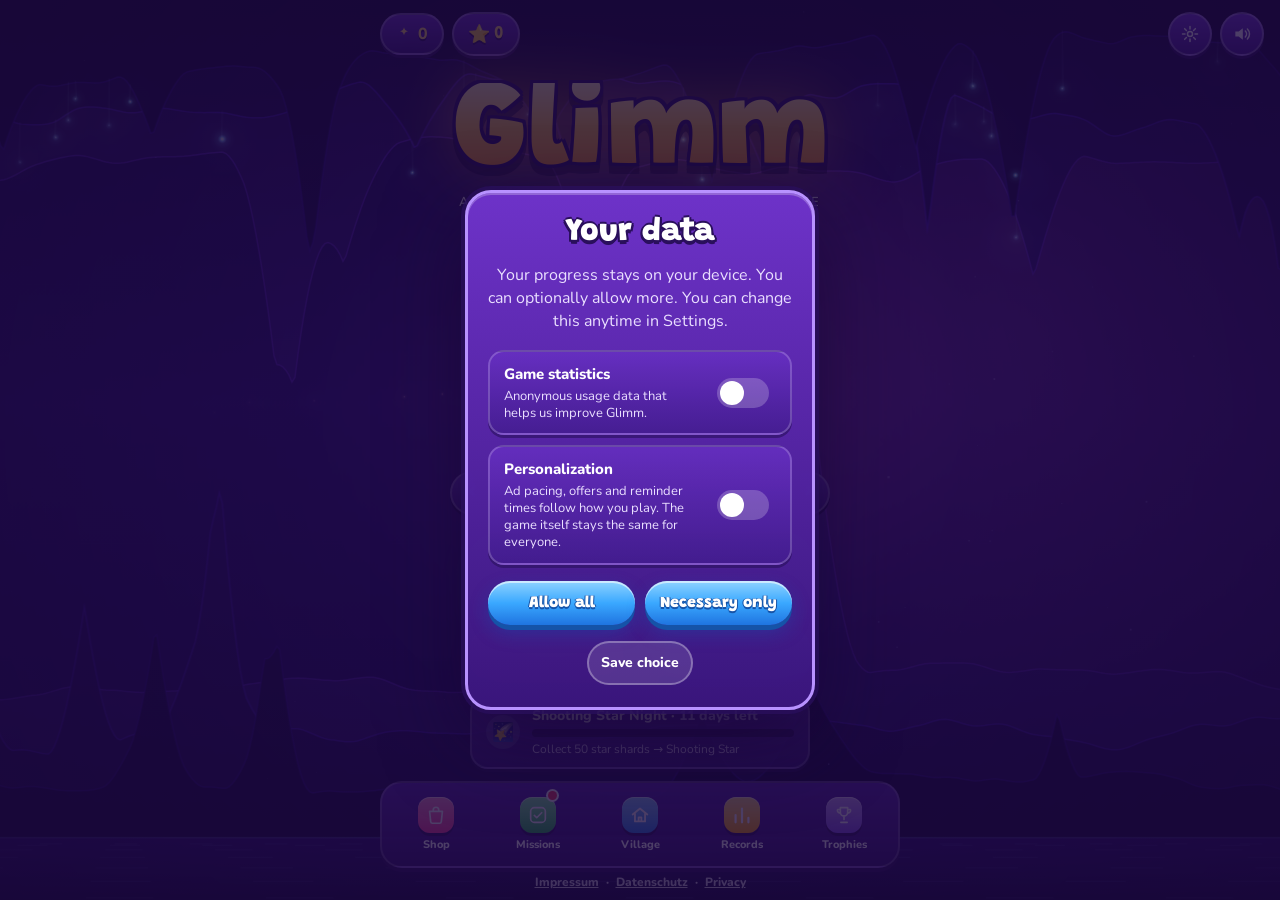
==== index.html @ cdc67c08 "Webseite glimm-game.com: Browser-Spiel, Datenschutz, Impressum Co-Authored-By: Claude Opus 5.5 <nore" ====
<!doctype html>
<html lang="de">
<head>
<meta charset="utf-8">
<meta name="viewport" content="width=device-width, initial-scale=1, viewport-fit=cover, user-scalable=no">
<meta name="theme-color" content="#1a0b3d">
<link rel="stylesheet" href="fonts/fonts.css">
<title>Glimm</title>
<style>
/* Layout: full-bleed canvas game; HUD floats on top; menu is a vertical stack with bottom nav; sheets slide over for meta screens */
:root {
  --cave: #0a1420;
  --glass: rgba(10, 20, 32, .66);
  --panel: rgba(18, 32, 48, .72);
  --line: rgba(160, 210, 230, .16);
  --glow: #ffe08a;
  --glow-deep: #c98f2c;
  --ember: #ff9d5c;
  --teal: #7fe9d9;
  --text: #eef5f3;
  --muted: #93aeb0;
  --good: #8ff2b0;
  --display: "Grandstander", "Trebuchet MS", system-ui, sans-serif;
  --body: "Nunito", system-ui, -apple-system, sans-serif;
  color-scheme: dark;
}
html, body { height: 100%; }
[hidden] { display: none !important; }
body {
  margin: 0; background: var(--cave); color: var(--text); font-family: var(--body);
  overflow: hidden; -webkit-user-select: none; user-select: none; -webkit-tap-highlight-color: transparent;
}
button { font-family: inherit; color: inherit; }
.stage { position: relative; height: 100%; overflow: hidden; }
canvas#c { display: block; width: 100%; height: 100%; touch-action: none; }
.spark-ico { width: 1em; height: 1em; vertical-align: -.12em; flex: none; }

/* ---------- HUD ---------- */
.hud { position: absolute; top: 14px; left: 0; right: 0; display: flex; flex-direction: column; align-items: center; gap: 6px; pointer-events: none; }
.score {
  font-family: var(--display); font-weight: 900; font-size: 58px; line-height: 1; color: #fffaf0; font-variant-numeric: tabular-nums;
  text-shadow: 0 0 22px rgba(255, 210, 120, .55), 0 3px 0 rgba(0, 0, 0, .35);
}
.score.pop { animation: pop .28s cubic-bezier(.3, 1.6, .5, 1); }
@keyframes pop { 0% { transform: scale(1.35); } 100% { transform: scale(1); } }
.meter { display: flex; align-items: center; gap: 8px; }
.bar { width: 112px; height: 7px; border-radius: 4px; background: rgba(238, 245, 243, .12); overflow: hidden; box-shadow: inset 0 0 0 1px rgba(255,255,255,.06); }
.bar i { display: block; height: 100%; width: 100%; border-radius: 4px; background: linear-gradient(90deg, var(--ember), var(--glow)); box-shadow: 0 0 10px var(--glow); transition: width .12s linear; }
.meter.low .bar i { animation: blink .5s ease-in-out infinite alternate; }
@keyframes blink { to { opacity: .35; } }
.hud-sub { display: flex; gap: 8px; align-items: center; font-weight: 800; font-size: 14px; color: var(--glow); font-variant-numeric: tabular-nums; }
.pu { font-size: 12px; font-weight: 800; padding: 3px 9px; border-radius: 999px; background: rgba(10,20,32,.6); border: 1px solid var(--line); color: var(--text); }

.corner {
  position: absolute; top: 12px; width: 44px; height: 44px; border-radius: 50%; z-index: 6;
  display: grid; place-items: center; cursor: pointer; color: var(--text); padding: 0;
  background: rgba(10, 20, 32, .45); border: 1px solid var(--line); backdrop-filter: blur(6px); -webkit-backdrop-filter: blur(6px);
}
.corner svg { width: 20px; height: 20px; }
#mute { right: max(16px, env(safe-area-inset-right, 0px)); }
#pause { left: max(16px, env(safe-area-inset-left, 0px)); }
button:focus-visible { outline: 3px solid var(--teal); outline-offset: 3px; }

/* ---------- overlays & buttons ---------- */
.overlay {
  position: absolute; inset: 0; display: flex; flex-direction: column; align-items: center; justify-content: center; gap: 18px;
  text-align: center; padding-block: 24px;
  padding-left: max(16px, env(safe-area-inset-left, 0px)); padding-right: max(16px, env(safe-area-inset-right, 0px));
}
.btn {
  font-family: var(--display); font-weight: 900; font-size: 22px; color: #3a2205; cursor: pointer;
  background: linear-gradient(180deg, #fff1c2, var(--glow) 45%, #f2b84b); border: 0; border-radius: 999px; padding: 15px 40px;
  box-shadow: 0 0 30px rgba(255, 210, 120, .4), 0 5px 0 #a8701f, inset 0 1px 0 rgba(255,255,255,.7);
}
.btn:active { transform: translateY(3px); box-shadow: 0 0 30px rgba(255, 210, 120, .4), 0 2px 0 #a8701f, inset 0 1px 0 rgba(255,255,255,.7); }
.btn:disabled { filter: grayscale(.6) brightness(.75); cursor: default; }
.btn.ghost { background: rgba(10,20,32,.35); color: var(--text); box-shadow: inset 0 0 0 1.5px var(--line); font-size: 18px; padding: 12px 26px; }
.btn.ghost:active { transform: translateY(1px); }
.btn.teal { background: linear-gradient(180deg, #d8fff8, var(--teal) 50%, #45bfae); color: #06322c; box-shadow: 0 0 26px rgba(127,233,217,.35), 0 5px 0 #2a8476, inset 0 1px 0 rgba(255,255,255,.7); }
.sbtn {
  font: 800 14px var(--body); padding: 9px 14px; border-radius: 999px; border: 0; cursor: pointer; white-space: nowrap;
  background: var(--glow); color: #3a2205; display: inline-flex; align-items: center; gap: 5px;
}
.sbtn.ghost { background: transparent; color: var(--text); box-shadow: inset 0 0 0 1.5px var(--line); }
.sbtn.teal { background: var(--teal); color: #06322c; }
.sbtn:disabled { opacity: .45; cursor: default; }

.card {
  width: min(350px, 100%); box-sizing: border-box; padding: 24px 20px 22px; border-radius: 26px;
  background: var(--glass); border: 1px solid var(--line); backdrop-filter: blur(14px); -webkit-backdrop-filter: blur(14px);
  box-shadow: 0 30px 80px rgba(0, 0, 0, .45); display: flex; flex-direction: column; align-items: center; gap: 16px;
  animation: rise .45s cubic-bezier(.2, 1.2, .4, 1) both;
}
@keyframes rise { from { transform: translateY(24px) scale(.96); opacity: 0; } }
.card h2 { margin: 0; font-family: var(--display); font-weight: 900; font-size: 32px; }
.card p { margin: 0; color: var(--muted); line-height: 1.45; }
.row { display: flex; gap: 10px; flex-wrap: wrap; justify-content: center; }
.col { display: flex; flex-direction: column; gap: 10px; width: 100%; align-items: stretch; }

/* ---------- menu ---------- */
.menu { justify-content: flex-start; gap: 0; padding-block: 12px 10px; }
.menu .topbar { width: 100%; max-width: 520px; min-height: 44px; display: flex; align-items: center; gap: 8px; padding-right: 56px; box-sizing: border-box; }
.pass { display: grid; gap: 6px; }
.pass .ph, .pass .pr { display: grid; grid-template-columns: 32px minmax(0, 1fr) minmax(0, 1fr); gap: 6px; align-items: center; }
.pass .ph b { font-size: 11px; letter-spacing: .1em; text-transform: uppercase; color: var(--muted); }
.pass .pr > span { width: 30px; height: 30px; border-radius: 50%; display: grid; place-items: center; font-weight: 800; font-size: 13px; background: rgba(255,255,255,.08); color: var(--muted); }
.pass .pr > span.on { background: var(--glow); color: #3a2205; }
.pc { font: 800 13px var(--body); padding: 10px 6px; border-radius: 12px; border: 1px solid var(--line); background: var(--panel); color: var(--text); display: flex; align-items: center; justify-content: center; gap: 4px; min-width: 0; overflow: hidden; white-space: nowrap; text-overflow: ellipsis; }
.pc.can { background: var(--glow); color: #3a2205; border-color: var(--glow); cursor: pointer; }
.pc.got { opacity: .45; }
.odds { font-size: 11px !important; }
.item.deal { border-color: rgba(255,157,92,.5); }
.piggy-line { font: 800 13px var(--body); color: var(--muted); background: none; border: 0; cursor: pointer; padding: 0; }
.event .sbtn { flex: none; }
body.has-banner .menu { padding-bottom: 72px; }
.chip {
  display: inline-flex; align-items: center; gap: 6px; padding: 8px 14px; border-radius: 999px; font-weight: 800; color: var(--glow);
  background: rgba(10,20,32,.55); border: 1px solid var(--line); font-variant-numeric: tabular-nums; backdrop-filter: blur(6px); -webkit-backdrop-filter: blur(6px);
}
.title { display: flex; flex-direction: column; align-items: center; gap: 8px; margin-top: 3vh; }
.title h1 {
  margin: 0; font-family: var(--display); font-weight: 900; font-size: clamp(72px, 22vw, 120px); line-height: .85;
  background: linear-gradient(180deg, #fff6d6 10%, var(--glow) 55%, var(--glow-deep) 100%);
  -webkit-background-clip: text; background-clip: text; color: transparent;
  filter: drop-shadow(0 0 26px rgba(255, 200, 110, .45)) drop-shadow(0 4px 0 rgba(60, 30, 5, .6));
}
.title p { margin: 0; color: var(--muted); font-size: 13px; letter-spacing: .18em; text-transform: uppercase; font-weight: 600; }
.grow { flex: 1; min-height: 16px; }
.world-pick { display: flex; align-items: center; gap: 10px; width: 100%; max-width: 380px; }
.arrow {
  width: 44px; height: 44px; flex: none; border-radius: 50%; border: 1px solid var(--line); background: rgba(10,20,32,.45);
  font: 900 22px var(--display); cursor: pointer; display: grid; place-items: center; padding: 0;
}
.world-info { flex: 1; min-width: 0; display: flex; flex-direction: column; gap: 3px; }
.world-info b { font-family: var(--display); font-size: 21px; }
.world-info small { color: var(--muted); font-size: 13px; line-height: 1.3; }
.dots { display: flex; gap: 6px; justify-content: center; margin-top: 4px; }
.dots i { width: 6px; height: 6px; border-radius: 50%; background: rgba(255,255,255,.2); }
.dots i.on { background: var(--glow); }
.cta { display: flex; flex-direction: column; gap: 10px; width: 100%; max-width: 340px; margin-top: 14px; }
.cta .btn { width: 100%; }
.daily-btn { display: flex; flex-direction: column; align-items: center; gap: 1px; line-height: 1.1; }
.daily-btn small { font: 700 12px var(--body); color: var(--muted); }
.event {
  margin-top: 12px; width: 100%; max-width: 340px; box-sizing: border-box; display: flex; align-items: center; gap: 12px; text-align: left;
  padding: 10px 14px; border-radius: 18px; background: var(--panel); border: 1px solid var(--line); cursor: pointer;
}
.event .ico { width: 34px; height: 34px; border-radius: 50%; flex: none; display: grid; place-items: center; font-size: 18px; }
.event .txt { flex: 1; min-width: 0; display: flex; flex-direction: column; gap: 4px; }
.event b { font-size: 14px; }
.event small { font-size: 12px; color: var(--muted); }
.progress { height: 6px; border-radius: 3px; background: rgba(255,255,255,.1); overflow: hidden; }
.progress i { display: block; height: 100%; border-radius: 3px; background: linear-gradient(90deg, var(--ember), var(--glow)); }
.nav { margin-top: 12px; width: 100%; max-width: 520px; display: grid; grid-template-columns: repeat(5, minmax(0, 1fr)); gap: 2px; }
.nav button {
  position: relative; background: none; border: 0; display: flex; flex-direction: column; align-items: center; gap: 4px;
  font: 700 11px var(--body); padding: 8px 2px; border-radius: 14px; cursor: pointer; min-width: 0;
}
.nav button span { max-width: 100%; overflow: hidden; text-overflow: ellipsis; white-space: nowrap; color: var(--muted); }
.nav svg { width: 24px; height: 24px; }
.ndot { position: absolute; top: 4px; left: calc(50% + 8px); width: 9px; height: 9px; border-radius: 50%; background: var(--ember); box-shadow: 0 0 8px var(--ember); }

/* ---------- ready / hint ---------- */
.ready { pointer-events: none; justify-content: flex-end; padding-block: 0 21vh; gap: 10px; }
.ready .tap { width: 54px; height: 54px; border-radius: 50%; border: 2px solid rgba(255,255,255,.7); position: relative; animation: tap 1.1s ease-in-out infinite; }
.ready .tap::after { content: ""; position: absolute; inset: 14px; border-radius: 50%; background: rgba(255,255,255,.85); }
@keyframes tap { 0%, 100% { transform: scale(1); opacity: .9; } 50% { transform: scale(.82); opacity: .6; } }
.tailwind { max-width: 300px; padding: 10px 16px; border-radius: 16px; background: rgba(127,233,217,.14); border: 1px solid rgba(127,233,217,.4); font: 800 14px var(--body); color: var(--teal); text-shadow: none; margin-bottom: 14px; }
.offer { display: flex; align-items: center; justify-content: space-between; gap: 10px; width: 100%; box-sizing: border-box; padding: 10px 12px 10px 16px; border-radius: 16px; background: rgba(127,233,217,.08); border: 1px dashed rgba(127,233,217,.35); text-align: left; font-size: 13px; font-weight: 700; }
.ready span { font-family: var(--display); font-size: 20px; text-shadow: 0 2px 10px rgba(0,0,0,.6); }
.hint {
  position: absolute; left: 16px; right: 16px; bottom: 15vh; text-align: center; pointer-events: none;
  font: 900 19px var(--display); text-shadow: 0 2px 12px #000, 0 0 2px #000; transition: opacity .35s; opacity: 0;
}
.hint.on { opacity: 1; }

/* ---------- results ---------- */
.result { display: grid; grid-template-columns: auto 1fr; gap: 16px; align-items: center; width: 100%; }
.medal {
  width: 84px; height: 84px; border-radius: 50%; display: grid; place-items: center; font-size: 34px;
  background: radial-gradient(circle at 35% 30%, #ffffff55, transparent 45%), var(--medal, #3b5566);
  box-shadow: 0 0 0 4px rgba(255,255,255,.08), 0 0 28px var(--medal-glow, transparent);
}
.stats { display: grid; gap: 8px; text-align: left; }
.stat small { display: block; font-size: 11px; letter-spacing: .16em; text-transform: uppercase; color: var(--muted); font-weight: 800; }
.stat b { font-family: var(--display); font-size: 34px; line-height: 1; font-variant-numeric: tabular-nums; }
.rank { font-weight: 800; color: var(--glow); font-size: 14px; }
.earn { display: flex; align-items: center; justify-content: space-between; gap: 10px; width: 100%; padding: 10px 12px 10px 16px; box-sizing: border-box; border-radius: 16px; background: rgba(255,224,138,.08); border: 1px solid rgba(255,224,138,.2); }
.earn b { font: 900 22px var(--display); color: var(--glow); display: flex; align-items: center; gap: 6px; font-variant-numeric: tabular-nums; }
.newbest {
  font-family: var(--display); font-size: 14px; letter-spacing: .1em; text-transform: uppercase; color: #3a2205;
  background: var(--glow); padding: 5px 12px; border-radius: 999px; box-shadow: 0 0 18px rgba(255, 210, 120, .6);
}
.ring { width: 92px; height: 92px; position: relative; display: grid; place-items: center; }
.ring svg { position: absolute; inset: 0; transform: rotate(-90deg); }
.ring b { font: 900 34px var(--display); }

/* ---------- sheets ---------- */
.sheet-wrap { position: absolute; inset: 0; z-index: 8; display: flex; justify-content: center; background: rgba(4, 8, 14, .62); backdrop-filter: blur(12px); -webkit-backdrop-filter: blur(12px); }
.sheet { width: 100%; max-width: 540px; height: 100%; display: flex; flex-direction: column; min-height: 0; animation: rise .35s ease both; }
.sheet header {
  display: flex; align-items: center; gap: 12px; padding-block: 12px 8px;
  padding-left: max(16px, env(safe-area-inset-left, 0px)); padding-right: max(16px, env(safe-area-inset-right, 0px));
}
.sheet header h2 { flex: 1; min-width: 0; margin: 0; font: 900 26px var(--display); text-align: left; overflow: hidden; text-overflow: ellipsis; white-space: nowrap; }
.tabs { display: flex; gap: 6px; padding-block: 0 10px; padding-left: max(16px, env(safe-area-inset-left, 0px)); padding-right: max(16px, env(safe-area-inset-right, 0px)); overflow-x: auto; }
.tabs button { font: 800 14px var(--body); padding: 8px 14px; border-radius: 999px; border: 1px solid var(--line); background: transparent; cursor: pointer; white-space: nowrap; }
.tabs button.on { background: var(--text); color: #0a1420; border-color: var(--text); }
.sheet-body {
  flex: 1; min-height: 0; overflow-y: auto; -webkit-overflow-scrolling: touch; display: flex; flex-direction: column; gap: 10px;
  padding-block: 4px 28px; padding-left: max(16px, env(safe-area-inset-left, 0px)); padding-right: max(16px, env(safe-area-inset-right, 0px));
}
.sec { font: 800 12px var(--body); letter-spacing: .14em; text-transform: uppercase; color: var(--muted); margin-top: 8px; text-align: left; }
.grid2 { display: grid; grid-template-columns: repeat(2, minmax(0, 1fr)); gap: 10px; }
.tile {
  background: var(--panel); border: 1px solid var(--line); border-radius: 18px; padding: 12px 10px; min-width: 0;
  display: flex; flex-direction: column; align-items: center; gap: 6px; text-align: center;
}
.tile canvas { width: 104px; height: 74px; }
.tile b { font-size: 15px; }
.tile small { color: var(--muted); font-size: 12px; min-height: 2.4em; line-height: 1.2; }
.tile.sel { border-color: var(--glow); box-shadow: inset 0 0 0 1px var(--glow), 0 0 18px rgba(255,210,120,.2); }
.tile.locked canvas { filter: brightness(.82) saturate(.9); }
.item { display: flex; align-items: center; gap: 12px; background: var(--panel); border: 1px solid var(--line); border-radius: 16px; padding: 12px 14px; text-align: left; }
.item .ic { width: 38px; height: 38px; border-radius: 12px; flex: none; display: grid; place-items: center; font-size: 20px; background: rgba(255,255,255,.06); }
.item .txt { flex: 1; min-width: 0; display: flex; flex-direction: column; gap: 4px; }
.item .txt b { font-size: 15px; }
.item .txt small { color: var(--muted); font-size: 13px; line-height: 1.3; }
.item.done { opacity: .55; }
.pips { display: flex; gap: 4px; }
.pips i { width: 16px; height: 6px; border-radius: 3px; background: rgba(255,255,255,.14); }
.pips i.on { background: var(--glow); }
.days { display: grid; grid-template-columns: repeat(7, minmax(0, 1fr)); gap: 6px; }
.day { border-radius: 12px; padding: 8px 2px; background: var(--panel); border: 1px solid var(--line); display: flex; flex-direction: column; align-items: center; gap: 4px; font-size: 11px; font-weight: 800; color: var(--muted); }
.day b { font-size: 13px; color: var(--glow); font-variant-numeric: tabular-nums; }
.day.got { opacity: .45; }
.day.now { border-color: var(--glow); box-shadow: 0 0 14px rgba(255,210,120,.3); color: var(--text); }
.toggle { width: 52px; height: 30px; border-radius: 999px; border: 0; padding: 3px; cursor: pointer; background: rgba(255,255,255,.16); display: flex; flex: none; }
.toggle i { width: 24px; height: 24px; border-radius: 50%; background: #fff; transition: transform .2s; }
.toggle.on { background: var(--teal); }
.toggle.on i { transform: translateX(22px); }
.seg { display: flex; flex-wrap: wrap; gap: 6px; justify-content: flex-end; }
.seg button { font: 800 13px var(--body); padding: 7px 11px; border-radius: 999px; border: 1px solid var(--line); background: transparent; cursor: pointer; }
.seg button.on { background: var(--text); color: #0a1420; }
.note { color: var(--muted); font-size: 13px; line-height: 1.45; text-align: left; }
.table { display: grid; grid-template-columns: auto 1fr auto; gap: 8px 12px; align-items: center; background: var(--panel); border: 1px solid var(--line); border-radius: 16px; padding: 12px 14px; text-align: left; font-variant-numeric: tabular-nums; }
.table .n { color: var(--muted); font-weight: 800; }
.table b { font-family: var(--display); font-size: 18px; text-align: right; }

/* ---------- toasts, share, ad ---------- */
.toasts { position: absolute; bottom: max(22px, env(safe-area-inset-bottom, 0px)); left: 0; right: 0; z-index: 20; display: flex; flex-direction: column; align-items: center; gap: 8px; pointer-events: none; }
.toast {
  max-width: calc(100% - 32px); box-sizing: border-box; padding: 10px 16px; border-radius: 999px; font-weight: 800; font-size: 14px;
  background: rgba(10, 20, 32, .9); border: 1px solid rgba(255,224,138,.35); box-shadow: 0 10px 30px rgba(0,0,0,.4);
  animation: toast 2.3s ease both;
}
@keyframes toast { 0% { opacity: 0; transform: translateY(10px) scale(.96); } 10% { opacity: 1; transform: none; } 85% { opacity: 1; } 100% { opacity: 0; } }
.share-img { width: 100%; max-width: 260px; border-radius: 16px; box-shadow: 0 10px 40px rgba(0,0,0,.5); }
textarea.share-txt { width: 100%; box-sizing: border-box; min-height: 74px; resize: none; border-radius: 12px; border: 1px solid var(--line); background: rgba(0,0,0,.25); color: var(--text); font: 600 13px var(--body); padding: 10px; -webkit-user-select: text; user-select: text; }
.ad { position: absolute; inset: 0; z-index: 30; background: #04070c; display: flex; flex-direction: column; align-items: center; justify-content: center; gap: 12px; text-align: center; padding: 24px; }
.ad b { font: 900 26px var(--display); }
.ad small { color: var(--muted); max-width: 30ch; line-height: 1.4; }

/* ---------- candy theme: saturated jewel tones, outlined type, chunky glossy controls ---------- */
:root {
  --cave: #1a0b3d; --glass: rgba(52, 20, 110, .9); --panel: rgba(78, 34, 150, .62); --line: rgba(255, 255, 255, .22);
  --glow: #ffd23f; --glow-deep: #ff8a00; --ember: #ff5fa2; --teal: #2ee6c5; --text: #ffffff; --muted: #d6c6ff; --ink: #2a0f5c;
}
.btn { color: #fff; border-radius: 22px; background: linear-gradient(180deg, #a4ff7f 0%, #4fe35f 45%, #22b84a 100%);
  box-shadow: 0 6px 0 #138a35, 0 10px 24px rgba(20, 120, 50, .45), inset 0 2px 0 rgba(255,255,255,.65), inset 0 -4px 0 rgba(0,0,0,.08);
  text-shadow: 0 2px 0 #138a35, 0 -1px 0 #138a35, 1px 0 0 #138a35, -1px 0 0 #138a35; }
.btn:active { box-shadow: 0 2px 0 #138a35, 0 4px 12px rgba(20,120,50,.4), inset 0 2px 0 rgba(255,255,255,.65); }
.btn.ghost { background: linear-gradient(180deg, #8fd3ff 0%, #3aa8ff 50%, #1f74e0 100%); color: #fff; text-shadow: 0 2px 0 #1553a8, 1px 0 0 #1553a8, -1px 0 0 #1553a8;
  box-shadow: 0 5px 0 #1553a8, 0 8px 18px rgba(20, 80, 180, .4), inset 0 2px 0 rgba(255,255,255,.55); }
.btn.ghost:active { transform: translateY(3px); box-shadow: 0 2px 0 #1553a8, inset 0 2px 0 rgba(255,255,255,.55); }
.btn.teal { background: linear-gradient(180deg, #ffa3d6 0%, #ff4fa3 50%, #e0207f 100%); color: #fff; text-shadow: 0 2px 0 #a3125b, 1px 0 0 #a3125b, -1px 0 0 #a3125b;
  box-shadow: 0 5px 0 #a3125b, 0 8px 18px rgba(200, 20, 110, .4), inset 0 2px 0 rgba(255,255,255,.55); }
.sbtn { background: linear-gradient(180deg, #ffe680, #ffc21a); color: #6a3500; font-weight: 900; box-shadow: 0 3px 0 #c97a00, inset 0 1px 0 rgba(255,255,255,.7); }
.sbtn.ghost { background: rgba(255,255,255,.12); color: #fff; box-shadow: inset 0 0 0 2px rgba(255,255,255,.3); }
.sbtn.teal { background: linear-gradient(180deg, #ffa3d6, #ff4fa3); color: #fff; box-shadow: 0 3px 0 #a3125b, inset 0 1px 0 rgba(255,255,255,.6); }
.card { background: linear-gradient(180deg, rgba(112, 52, 205, .97), rgba(58, 22, 125, .97)); border: 3px solid #b892ff;
  box-shadow: 0 0 0 4px rgba(42, 15, 92, .75), 0 30px 80px rgba(20, 0, 50, .55), inset 0 2px 0 rgba(255,255,255,.25); }
.card h2, .sheet header h2 { color: #fff; text-shadow: 0 4px 0 var(--ink), 2px 0 0 var(--ink), -2px 0 0 var(--ink), 0 -2px 0 var(--ink), 2px 2px 0 var(--ink), -2px 2px 0 var(--ink); }
.card p, .note { color: #eadfff; }
.title h1 { background: linear-gradient(180deg, #fff7b0 0%, #ffd23f 42%, #ff8a00 100%); -webkit-background-clip: text; background-clip: text;
  filter: drop-shadow(3px 0 0 var(--ink)) drop-shadow(-3px 0 0 var(--ink)) drop-shadow(0 3px 0 var(--ink)) drop-shadow(0 -3px 0 var(--ink)) drop-shadow(0 8px 0 rgba(20, 5, 50, .55)) drop-shadow(0 0 30px rgba(255, 170, 40, .5)); }
.title p { color: #fff; text-shadow: 0 2px 0 var(--ink), 1px 0 0 var(--ink), -1px 0 0 var(--ink); }
.score { color: #fff; text-shadow: 0 4px 0 var(--ink), 3px 0 0 var(--ink), -3px 0 0 var(--ink), 0 -3px 0 var(--ink), 2px 2px 0 var(--ink), -2px 2px 0 var(--ink), 2px -2px 0 var(--ink), -2px -2px 0 var(--ink), 0 0 26px rgba(255, 210, 63, .7); }
.bar { height: 10px; border-radius: 6px; background: rgba(42, 15, 92, .75); box-shadow: inset 0 0 0 2px rgba(255,255,255,.25); }
.bar i { border-radius: 6px; background: linear-gradient(90deg, #ff4fa3, #ffd23f); box-shadow: 0 0 12px #ffd23f; }
.chip { color: #ffe066; background: linear-gradient(180deg, rgba(116, 54, 210, .92), rgba(62, 24, 134, .92)); border: 2px solid rgba(255,255,255,.28); text-shadow: 0 2px 0 var(--ink); box-shadow: 0 3px 0 var(--ink); }
.corner, .arrow { color: #fff; background: linear-gradient(180deg, rgba(124, 62, 226, .95), rgba(72, 28, 152, .95)); border: 2px solid rgba(255,255,255,.3); box-shadow: 0 3px 0 var(--ink); }
.world-info b { text-shadow: 0 3px 0 var(--ink), 2px 0 0 var(--ink), -2px 0 0 var(--ink), 0 -2px 0 var(--ink); }
.world-info small, .daily-btn small { color: #fff; opacity: .92; }
.dots i { background: rgba(255,255,255,.3); }
.dots i.on { background: #ffd23f; box-shadow: 0 0 8px #ffd23f; }
.event, .item, .tile, .table { background: linear-gradient(180deg, rgba(104, 48, 196, .8), rgba(66, 28, 142, .8)); border: 2px solid rgba(255,255,255,.2); box-shadow: 0 3px 0 rgba(42, 15, 92, .6); }
.event small, .item .txt small, .tile small, .table .n { color: #eadfff; }
.item .ic { background: rgba(255,255,255,.16); }
.progress { height: 8px; border-radius: 4px; background: rgba(30, 10, 70, .65); }
.progress i { background: linear-gradient(90deg, #ff4fa3, #ffd23f); }
.nav { padding: 6px 4px; box-sizing: border-box; border-radius: 22px; background: linear-gradient(180deg, rgba(96, 42, 186, .9), rgba(52, 18, 112, .92)); border: 2px solid rgba(255,255,255,.2); box-shadow: 0 4px 0 var(--ink); }
.nav button span { color: #fff; font-weight: 800; }
.nav button svg { width: 36px; height: 36px; padding: 7px; box-sizing: border-box; border-radius: 12px; color: #fff; box-shadow: 0 3px 0 rgba(0,0,0,.28), inset 0 1px 0 rgba(255,255,255,.55); }
.nav button:nth-child(1) svg { background: linear-gradient(180deg, #ff9ccf, #ff3f9a); }
.nav button:nth-child(2) svg { background: linear-gradient(180deg, #8dff9e, #24c048); }
.nav button:nth-child(3) svg { background: linear-gradient(180deg, #8fd3ff, #2a86ee); }
.nav button:nth-child(4) svg { background: linear-gradient(180deg, #ffe680, #ffad00); }
.nav button:nth-child(5) svg { background: linear-gradient(180deg, #cfadff, #8752f2); }
.ndot { top: 2px; left: calc(50% + 10px); background: #ff3b5c; box-shadow: 0 0 0 2px #fff; }
.tabs button { color: #fff; border: 2px solid rgba(255,255,255,.25); }
.tabs button.on { color: #6a3500; background: linear-gradient(180deg, #ffe680, #ffc21a); border-color: #ffe680; }
.sheet-wrap { background: linear-gradient(180deg, rgba(44, 14, 98, .9), rgba(22, 6, 54, .94)); }
.sec { color: #ffd23f; text-shadow: 0 2px 0 var(--ink); }
.tile.sel { border-color: #ffd23f; box-shadow: 0 0 0 2px #ffd23f, 0 0 22px rgba(255, 210, 63, .45); }
.toast { color: #fff; background: linear-gradient(180deg, #ff6fb5, #e0207f); border: 2px solid #fff; text-shadow: 0 1px 0 #a3125b; box-shadow: 0 4px 0 #a3125b, 0 10px 30px rgba(0,0,0,.35); }
.newbest { color: #6a3500; background: linear-gradient(180deg, #fff17a, #ffb300); box-shadow: 0 0 22px rgba(255, 200, 0, .7), 0 3px 0 #c97a00; }
.earn { background: rgba(255, 210, 63, .15); border: 2px solid rgba(255, 210, 63, .55); }
.earn b, .rank, .hud-sub { color: #ffe066; text-shadow: 0 2px 0 var(--ink), 1px 0 0 var(--ink), -1px 0 0 var(--ink); }
.stat small { color: #eadfff; }
.stat b { text-shadow: 0 3px 0 var(--ink), 2px 0 0 var(--ink), -2px 0 0 var(--ink); }
.medal { box-shadow: 0 0 0 4px #fff, 0 7px 0 4px var(--ink), 0 0 30px var(--medal-glow, transparent); }
.offer { background: rgba(255, 79, 163, .2); border: 2px dashed #ff9ccf; }
.tailwind { color: #fff; background: rgba(46, 230, 197, .25); border: 2px solid #2ee6c5; }
.toggle { background: rgba(255,255,255,.22); }
.toggle.on { background: #3ddc5a; }
.seg button { color: #fff; border: 2px solid rgba(255,255,255,.25); }
.seg button.on { color: #6a3500; background: linear-gradient(180deg, #ffe680, #ffc21a); }
.pc { background: rgba(66, 28, 142, .85); border: 2px solid rgba(255,255,255,.16); }
.pc.can { color: #fff; background: linear-gradient(180deg, #a4ff7f, #24c048); border-color: #fff; text-shadow: 0 1px 0 #138a35; }
.pass .pr > span.on { color: #6a3500; background: #ffd23f; }
.day { color: #eadfff; background: rgba(66, 28, 142, .85); border: 2px solid rgba(255,255,255,.16); }
.day b { color: #ffe066; }
.day.now { border-color: #ffd23f; background: linear-gradient(180deg, rgba(255, 210, 63, .4), rgba(255, 140, 0, .25)); box-shadow: 0 0 16px rgba(255, 210, 63, .6); }
.ready span, .hint { text-shadow: 0 3px 0 var(--ink), 2px 0 0 var(--ink), -2px 0 0 var(--ink), 0 -2px 0 var(--ink); }
.pu { background: rgba(112, 52, 205, .85); border: 2px solid rgba(255,255,255,.3); }
.piggy-line { color: #ffb3d9; }
.ad { background: #1a0b3d; }
.lg { display: grid; gap: 6px; }
.lg-row { display: grid; grid-template-columns: 34px 1fr auto; gap: 10px; align-items: center; padding: 10px 14px; border-radius: 14px; background: rgba(66, 28, 142, .8); border: 2px solid rgba(255,255,255,.14); font-variant-numeric: tabular-nums; }
.lg-row span:first-child { font-weight: 900; color: #eadfff; }
.lg-row b { min-width: 0; overflow: hidden; text-overflow: ellipsis; white-space: nowrap; text-align: left; }
.lg-row span:last-child { font: 900 16px var(--display); color: #ffe066; }
.lg-row.up { border-color: rgba(61, 220, 90, .7); background: rgba(40, 140, 70, .45); }
.lg-row.down { border-color: rgba(255, 80, 100, .7); background: rgba(150, 30, 60, .45); }
.lg-row.me { box-shadow: 0 0 0 2px #ffd23f, 0 0 16px rgba(255, 210, 63, .45); }
.lg-input { font: 800 17px var(--body); padding: 12px 14px; border-radius: 14px; border: 2px solid rgba(255,255,255,.3); background: rgba(20, 6, 50, .6); color: #fff; -webkit-user-select: text; user-select: text; }

.streak-pill { margin-top: 4px; padding: 6px 14px; border-radius: 999px; font: 900 15px var(--display); color: #fff; background: linear-gradient(180deg, #ffb347, #ff5f2e); border: 2px solid #fff; box-shadow: 0 3px 0 #a3300c, 0 0 18px rgba(255, 120, 40, .6); text-shadow: 0 2px 0 #a3300c; }
.streak-pill.cold { background: linear-gradient(180deg, #9aa3c7, #5b6390); box-shadow: 0 3px 0 #2e3460; text-shadow: 0 2px 0 #2e3460; }

@media (prefers-reduced-motion: reduce) {
  .score.pop, .card, .sheet, .ready .tap, .meter.low .bar i, .toast { animation: none; }
  .btn:active { transform: none; }
}
@media (max-height: 640px) {
  .title { margin-top: 0; } .title h1 { font-size: 64px; } .cta { margin-top: 8px; } .event { margin-top: 8px; }
}

/* v2.7 journey + village */
.lvl-btn { display: flex; flex-direction: column; align-items: center; gap: 2px; line-height: 1.05; }
.lvl-btn span { font-size: 30px; }
.lvl-btn small { font: 800 13px var(--body); opacity: .95; text-shadow: 0 1px 0 rgba(0,0,0,.35); }
.hard-tag { font-style: normal; font: 900 13px var(--body); background: #ff3b5c; color: #fff; border: 2px solid #fff; border-radius: 999px; padding: 2px 8px; vertical-align: middle; text-shadow: none; box-shadow: 0 2px 0 #a3125b; }
.cta-row { display: flex; gap: 10px; }
.cta-row .btn { flex: 1; min-width: 0; font-size: 17px; padding: 10px 8px; }
.cta-row .daily-btn small { font-size: 10.5px; white-space: nowrap; overflow: hidden; text-overflow: ellipsis; max-width: 100%; }
.star-chip { position: relative; display: flex; align-items: center; gap: 4px; cursor: pointer; font: 900 18px var(--display); }
.star-chip .ndot { top: -3px; left: auto; right: -3px; }
.goal-hud { margin-top: 4px; display: inline-flex; align-items: center; gap: 6px; padding: 4px 12px; border-radius: 999px; background: rgba(60,20,130,.75); border: 2px solid rgba(255,255,255,.5); font: 900 18px var(--display); color: #fff; text-shadow: 0 2px 0 var(--ink); }
.goal-hud.done { background: linear-gradient(180deg, #a4ff7f, #22b84a); }
.win-stars { display: flex; gap: 8px; justify-content: center; margin: 2px 0 6px; }
.win-stars i { font-style: normal; font-size: 54px; line-height: 1; color: rgba(255,255,255,.18); text-shadow: 0 3px 0 rgba(0,0,0,.25); transition: transform .35s cubic-bezier(.3,1.8,.5,1), color .2s; }
.win-stars i:nth-child(2) { font-size: 66px; transform: translateY(-6px); }
.win-stars i.on { color: #ffd23f; text-shadow: 0 3px 0 #c97a00, 0 0 22px rgba(255,210,63,.9); transform: scale(1.15); }
.win-stars i.on:nth-child(2) { transform: translateY(-6px) scale(1.15); }
.lvl-badge { font: 900 34px var(--display); color: #fff; text-shadow: 0 3px 0 var(--ink); }
.lvl-world { color: #fff; opacity: .9; font-weight: 700; }
.lvl-goal { display: flex; align-items: center; gap: 12px; width: 100%; box-sizing: border-box; padding: 14px; border-radius: 18px; background: rgba(255,255,255,.12); border: 2px solid rgba(255,255,255,.3); text-align: left; }
.lvl-goal .gi { font-size: 34px; }
.lvl-goal b { font: 800 17px var(--body); color: #fff; }
.boost-title { color: #ffe066; font: 900 16px var(--display); }
.boosts { display: flex; gap: 10px; width: 100%; }
.boost { flex: 1; display: flex; flex-direction: column; align-items: center; gap: 2px; padding: 10px 6px; border-radius: 16px; border: 2px solid rgba(255,255,255,.3); background: rgba(255,255,255,.1); color: #fff; font: 800 13px var(--body); cursor: pointer; }
.boost .bi { font-size: 26px; }
.boost em { font-style: normal; color: #ffe066; display: flex; align-items: center; gap: 3px; }
.boost.on { background: linear-gradient(180deg, #a4ff7f, #22b84a); border-color: #fff; box-shadow: 0 0 16px rgba(120,255,120,.6); }
.boost.on em { color: #fff; }
.boost:disabled { opacity: .45; }
.village { width: 100%; border-radius: 18px; overflow: hidden; border: 3px solid rgba(255,255,255,.35); box-shadow: 0 6px 24px rgba(0,0,0,.35); margin-bottom: 10px; }
.village canvas { display: block; width: 100%; }
.vbar { height: 8px; border-radius: 99px; background: rgba(255,255,255,.15); overflow: hidden; margin: 6px 0 2px; }
.vbar i { display: block; height: 100%; background: linear-gradient(90deg, #ffd23f, #ff8a3d); border-radius: 99px; }
@media (max-height: 760px) {
  .world-info small, .world-pick .dots { display: none; }
  .world-pick { margin-top: 0; } .title h1 { font-size: 58px; } .title p { font-size: 11px; letter-spacing: .14em; }
  .lvl-btn span { font-size: 26px; } .cta { gap: 8px; margin-top: 6px; } .cta-row .btn { padding: 8px 6px; }
}
#winVillage { white-space: nowrap; font-size: 17px; }

/* v2.8 UX: thumb-sized targets, gear, close X, edge swipe, pull to refresh */
#gear { right: calc(max(16px, env(safe-area-inset-right, 0px)) + 52px); }
.menu .topbar { padding-right: 108px; }
.sbtn, .seg button, .tabs button, .btn, .star-chip, .boost { min-height: 44px; }
.sbtn, .seg button { display: inline-flex; align-items: center; justify-content: center; gap: 4px; }
.toggle { width: 66px; height: 44px; border: 7px solid transparent !important; background-clip: padding-box; box-sizing: border-box; }
.sbtn.danger { background: linear-gradient(180deg, #ff8a9c, #ff3b5c 55%, #d61f45); color: #fff; box-shadow: 0 3px 0 #8e1030; text-shadow: 0 1px 0 #8e1030; }
.card { position: relative; }
.x-close { position: absolute; top: 8px; right: 8px; width: 44px; height: 44px; border-radius: 50%; border: 2px solid rgba(255,255,255,.35); background: rgba(0,0,0,.22); color: #fff; font: 900 26px/1 var(--body); cursor: pointer; display: grid; place-items: center; padding: 0 0 2px; }
.sheet { will-change: transform; }
.ptr { height: 0; overflow: hidden; text-align: center; color: #fff; font: 800 13px var(--body); opacity: .9; transition: height .2s; display: flex; align-items: center; justify-content: center; flex: none; }
.ptr.spin::before { content: ''; width: 14px; height: 14px; margin-right: 8px; border-radius: 50%; border: 2px solid #fff; border-right-color: transparent; animation: ptrspin .7s linear infinite; }
#win h2, .lvl-badge { padding: 0 40px; box-sizing: border-box; max-width: 100%; }
.vol { -webkit-appearance: none; appearance: none; width: 130px; height: 44px; background: transparent; flex: none; cursor: pointer; }
.vol::-webkit-slider-runnable-track { height: 8px; border-radius: 99px; background: linear-gradient(90deg, #ffd23f, #ff8a3d); }
.vol::-moz-range-track { height: 8px; border-radius: 99px; background: linear-gradient(90deg, #ffd23f, #ff8a3d); }
.vol::-webkit-slider-thumb { -webkit-appearance: none; width: 26px; height: 26px; margin-top: -9px; border-radius: 50%; background: #fff; border: 3px solid #ff8a3d; box-shadow: 0 2px 0 rgba(0,0,0,.3); }
.vol::-moz-range-thumb { width: 22px; height: 22px; border-radius: 50%; background: #fff; border: 3px solid #ff8a3d; }
.vol:disabled { opacity: .4; }
@keyframes ptrspin { to { transform: rotate(360deg); } }
.legal-links { margin: 6px 0 0; font: 700 12px var(--body, system-ui); text-align: center; opacity: .8; } .legal-links a { color: #fff; text-decoration: underline; padding: 4px; }
</style>

<div class="stage" id="stage">
  <canvas id="c"></canvas>

  <div class="hud" id="hud" hidden>
    <div class="score" id="score">0</div>
    <div class="goal-hud" id="goalHud" hidden></div>
    <div class="meter" id="meter">
      <svg class="spark-ico" viewBox="0 0 24 24" aria-hidden="true"><path fill="#ffe08a" d="M12 2c.6 3.6 2.6 5.6 6 6-3.4.4-5.4 2.4-6 6-.6-3.6-2.6-5.6-6-6 3.4-.4 5.4-2.4 6-6z"/></svg>
      <div class="bar"><i id="light"></i></div>
    </div>
    <div class="hud-sub"><span id="runSparks"></span><span id="puRow" class="row"></span></div>
  </div>

  <div class="overlay menu" id="menu">
    <div class="topbar"><button class="chip star-chip" id="starChip" style="order:3"><span>⭐</span><b id="starN">0</b><i class="ndot" id="dotVillage" hidden></i></button><div class="chip" id="livesChip" hidden style="order:2"></div><div class="chip"><svg class="spark-ico" viewBox="0 0 24 24" aria-hidden="true"><path fill="currentColor" d="M12 2c.6 3.6 2.6 5.6 6 6-3.4.4-5.4 2.4-6 6-.6-3.6-2.6-5.6-6-6 3.4-.4 5.4-2.4 6-6z"/></svg><b class="walletN">0</b></div></div>
    <div class="title"><h1>Glimm</h1><p data-i18n="tagline"></p><div class="streak-pill" id="streakChip" hidden></div></div>
    <div class="grow"></div>
    <div class="world-pick">
      <button class="arrow" id="wPrev" aria-label="‹">‹</button>
      <div class="world-info"><b id="wName"></b><small id="wDesc"></small><div class="dots" id="wDots"></div></div>
      <button class="arrow" id="wNext" aria-label="›">›</button>
    </div>
    <div class="cta">
      <button class="btn lvl-btn" id="lvlBtn"></button>
      <div class="cta-row"><button class="btn teal" id="play"></button><button class="btn ghost daily-btn" id="dailyBtn"><span data-i18n="daily"></span><small id="dailyInfo"></small></button></div>
    </div>
    <div class="event" id="eventBanner" role="button" tabindex="0"></div>
    <nav class="nav" id="nav">
      <button data-open="shop"><svg viewBox="0 0 24 24" aria-hidden="true"><path d="M5 8h14l-1.2 11.2a2 2 0 0 1-2 1.8H8.2a2 2 0 0 1-2-1.8z" fill="none" stroke="currentColor" stroke-width="1.8" stroke-linejoin="round"/><path d="M9 8V6.5a3 3 0 0 1 6 0V8" fill="none" stroke="currentColor" stroke-width="1.8"/></svg><span data-i18n="navShop"></span><i class="ndot" id="dotShop" hidden></i></button>
      <button data-open="missions"><svg viewBox="0 0 24 24" aria-hidden="true"><rect x="4" y="4" width="16" height="16" rx="4" fill="none" stroke="currentColor" stroke-width="1.8"/><path d="M8 12.5l2.6 2.5L16 9.5" fill="none" stroke="currentColor" stroke-width="1.8" stroke-linecap="round" stroke-linejoin="round"/></svg><span data-i18n="navMissions"></span><i class="ndot" id="dotMissions" hidden></i></button>
      <button data-open="village"><svg viewBox="0 0 24 24" aria-hidden="true"><path d="M4 11.5 12 5l8 6.5" fill="none" stroke="currentColor" stroke-width="2" stroke-linecap="round" stroke-linejoin="round"/><path d="M6.5 10v9h11v-9" fill="none" stroke="currentColor" stroke-width="2" stroke-linejoin="round"/><path d="M10.5 19v-4.5h3V19" fill="none" stroke="currentColor" stroke-width="2" stroke-linejoin="round"/></svg><span data-i18n="navVillage"></span><i class="ndot" id="dotVillageNav" hidden></i></button>
      <button data-open="ranks"><svg viewBox="0 0 24 24" aria-hidden="true"><path d="M5 20V12M12 20V5M19 20v-5" stroke="currentColor" stroke-width="2.4" stroke-linecap="round"/></svg><span data-i18n="navRanks"></span></button>
      <button data-open="trophies"><svg viewBox="0 0 24 24" aria-hidden="true"><path d="M8 4h8v5a4 4 0 0 1-8 0zM8 6H5a3 3 0 0 0 3 4M16 6h3a3 3 0 0 1-3 4M12 13v4M8.5 20h7" fill="none" stroke="currentColor" stroke-width="1.8" stroke-linecap="round" stroke-linejoin="round"/></svg><span data-i18n="navTrophies"></span><i class="ndot" id="dotTrophies" hidden></i></button>
    </nav>
    <p class="legal-links"><a href="impressum.html">Impressum</a> · <a href="datenschutz.html">Datenschutz</a> · <a href="privacy.html">Privacy</a></p>
  </div>

  <div class="overlay ready" id="ready" hidden><div class="tailwind" id="tailwindNote" hidden data-i18n="tailwindOn"></div><div class="tap"></div><span data-i18n="tapToFlap"></span></div>
  <div class="hint" id="hint"></div>

  <div class="overlay" id="paused" hidden>
    <div class="card">
      <h2 data-i18n="paused"></h2>
      <div class="col">
        <button class="btn" id="resume" data-i18n="resume"></button>
        <button class="btn ghost" id="toMenu1" data-i18n="menu"></button>
      </div>
    </div>
  </div>

  <div class="overlay" id="cont" hidden>
    <div class="card">
      <h2 data-i18n="secondChance"></h2>
      <div class="ring"><svg viewBox="0 0 92 92"><circle cx="46" cy="46" r="40" stroke="rgba(255,255,255,.12)" stroke-width="6" fill="none"/><circle id="ringArc" cx="46" cy="46" r="40" stroke="#7fe9d9" stroke-width="6" fill="none" stroke-linecap="round" stroke-dasharray="251.3" stroke-dashoffset="0"/></svg><b id="ringN">5</b></div>
      <div class="col">
        <button class="btn teal" id="contVideo"><span data-i18n="watchVideo"></span></button>
        <button class="btn ghost" id="contSparks"></button>
        <button class="sbtn ghost" id="contNo" style="align-self:center" data-i18n="noThanks"></button>
      </div>
    </div>
  </div>

  <div class="overlay" id="over" hidden>
    <div class="card">
      <h2 id="overH" data-i18n="lightOut"></h2>
      <div class="result">
        <div class="medal" id="medal">✨</div>
        <div class="stats">
          <div class="stat"><small data-i18n="score"></small><b id="final">0</b></div>
          <div class="stat"><small id="bestL" data-i18n="best"></small><b id="bestN">0</b></div>
        </div>
      </div>
      <div class="newbest" id="newbest" hidden data-i18n="newRecord"></div>
      <div class="offer" id="offer" hidden></div>
      <div class="rank" id="rankLine"></div>
      <div class="earn"><b><svg class="spark-ico" viewBox="0 0 24 24" aria-hidden="true"><path fill="currentColor" d="M12 2c.6 3.6 2.6 5.6 6 6-3.4.4-5.4 2.4-6 6-.6-3.6-2.6-5.6-6-6 3.4-.4 5.4-2.4 6-6z"/></svg><span id="earnN">+0</span></b><button class="sbtn teal" id="doubleBtn"><span data-i18n="doubleSparks"></span></button></div>
      <button class="piggy-line" id="piggyLine" hidden></button>
      <div class="col">
        <button class="btn" id="again" data-i18n="again"></button>
        <div class="row" style="flex-wrap:nowrap">
          <button class="btn ghost" id="shareBtn" style="flex:1" data-i18n="share"></button>
          <button class="btn ghost" id="toMenu2" style="flex:1" data-i18n="menu"></button>
        </div>
      </div>
    </div>
  </div>

  <div class="overlay" id="win" hidden>
    <div class="card">
      <button class="x-close" id="winClose" aria-label="×">×</button>
      <h2 id="winTitle"></h2>
      <div class="win-stars" id="winStars"><i>★</i><i>★</i><i>★</i></div>
      <div class="earn"><b id="winSparks"></b><b id="winStarGain"></b></div>
      <p class="note" id="winNote" style="text-align:center"></p>
      <div class="col">
        <button class="btn" id="winNext"></button>
        <div class="row" style="flex-wrap:nowrap">
          <button class="btn teal" id="winVillage" style="flex:1" data-i18n="villageGo"></button>
          <button class="btn ghost" id="toMenu3" style="flex:1" data-i18n="menu"></button>
        </div>
      </div>
    </div>
  </div>

  <div class="overlay" id="levelM" hidden style="z-index:8; background: rgba(26,8,60,.6)">
    <div class="card">
      <button class="x-close" id="lvlClose" aria-label="×">×</button>
      <div class="lvl-badge" id="lvlBadge"></div>
      <small class="lvl-world" id="lvlWorld"></small>
      <div class="lvl-goal" id="lvlGoal"></div>
      <p class="note" style="text-align:center" data-i18n="starsHint"></p>
      <b class="boost-title" data-i18n="boosts"></b>
      <div class="boosts" id="lvlBoosts"></div>
      <div class="col">
        <button class="btn" id="lvlGo" data-i18n="play"></button>
      </div>
    </div>
  </div>

  <div class="sheet-wrap" id="sheet" hidden>
    <div class="sheet">
      <header>
        <button class="arrow" id="sheetBack" aria-label="Zurück">‹</button>
        <h2 id="sheetTitle"></h2>
        <div class="chip"><svg class="spark-ico" viewBox="0 0 24 24" aria-hidden="true"><path fill="currentColor" d="M12 2c.6 3.6 2.6 5.6 6 6-3.4.4-5.4 2.4-6 6-.6-3.6-2.6-5.6-6-6 3.4-.4 5.4-2.4 6-6z"/></svg><b class="walletN">0</b></div>
      </header>
      <div class="tabs" id="sheetTabs"></div>
      <div class="ptr" id="ptr"></div><div class="sheet-body" id="sheetBody"></div>
    </div>
  </div>

  <div class="overlay" id="dailyM" hidden style="z-index:9; background: rgba(26,8,60,.55)">
    <div class="card">
      <h2 data-i18n="dailyReward"></h2>
      <div class="days" id="dailyDays" style="width:100%"></div>
      <p id="dailyNote"></p>
      <div class="col" id="dailySave" hidden><p id="dailySaveTxt"></p><div class="row"><button class="sbtn teal" id="saveVideo" data-i18n="watchVideo"></button><button class="sbtn" id="saveSparks"></button></div></div>
      <button class="btn" id="dailyClaim" data-i18n="claim"></button>
    </div>
  </div>

  <div class="overlay" id="shareM" hidden style="z-index:9; background: rgba(26,8,60,.7)">
    <div class="card">
      <img class="share-img" id="shareImg" alt="">
      <p style="font-size:12px" data-i18n="shareCard"></p>
      <textarea class="share-txt" id="shareTxt" readonly></textarea>
      <div class="row">
        <button class="btn" id="shareGo" data-i18n="share"></button>
        <button class="btn ghost" id="shareClose" data-i18n="back"></button>
      </div>
    </div>
  </div>

  <div class="overlay" id="livesM" hidden style="z-index:9; background: rgba(26,8,60,.6)">
    <div class="card">
      <h2 data-i18n="noLives"></h2>
      <div style="font-size:44px;line-height:1">❤️</div>
      <p id="livesInfo"></p>
      <div class="col">
        <button class="btn teal" id="livesVideo" data-i18n="plusLife"></button>
        <button class="btn ghost" id="livesRefill"></button>
        <button class="btn ghost" id="livesVip">👑 VIP</button>
        <button class="sbtn ghost" id="livesClose" style="align-self:center" data-i18n="back"></button>
      </div>
    </div>
  </div>

  <div class="overlay" id="capM" hidden style="z-index:9; background: rgba(26,8,60,.6)">
    <div class="card"><div style="font-size:56px;line-height:1">🔮</div><p data-i18n="capsuleResult"></p><b id="capRes" style="font: 900 24px var(--display); color: var(--glow)"></b><button class="btn" id="capClose">OK</button></div>
  </div>

  <div class="overlay" id="consentM" hidden style="z-index:12; background: rgba(26,8,60,.78)">
    <div class="card">
      <h2 data-i18n="privacyTitle"></h2>
      <p data-i18n="privacyText"></p>
      <div class="col">
        <div class="item"><div class="txt"><b data-i18n="cAnalytics"></b><small data-i18n="cAnalytics_d"></small></div><button class="toggle" id="cAnalytics" aria-label="Analytics"><i></i></button></div>
        <div class="item"><div class="txt"><b data-i18n="cPersonal"></b><small data-i18n="cPersonal_d"></small></div><button class="toggle" id="cPersonal" aria-label="Personalisierung"><i></i></button></div>
      </div>
      <div class="row" style="flex-wrap:nowrap;width:100%">
        <button class="btn ghost" id="cAll" style="flex:1;font-size:16px;padding:12px 8px" data-i18n="acceptAll"></button>
        <button class="btn ghost" id="cNone" style="flex:1;font-size:16px;padding:12px 8px" data-i18n="onlyNeeded"></button>
      </div>
      <button class="sbtn ghost" id="cSave" data-i18n="saveChoice"></button>
    </div>
  </div>

  <div class="overlay" id="welcomeM" hidden style="z-index:9; background: rgba(26,8,60,.6)">
    <div class="card"><div style="font-size:56px;line-height:1">🎁</div><h2 data-i18n="welcomeBack"></h2><p id="welcomeTxt"></p><button class="btn" id="welcomeOk" data-i18n="claim"></button></div>
  </div>

  <div class="overlay" id="pushM" hidden style="z-index:9; background: rgba(26,8,60,.6)">
    <div class="card"><div style="font-size:56px;line-height:1">🔔</div><h2 data-i18n="pushAskTitle"></h2><p id="pushReason"></p>
      <div class="col"><button class="btn" id="pushYes" data-i18n="pushYes"></button><button class="sbtn ghost" id="pushNo" style="align-self:center" data-i18n="pushNo"></button></div></div>
  </div>

  <div class="ad" id="adO" hidden>
    <b data-i18n="adTitle"></b>
    <small data-i18n="adNote"></small>
    <div class="chip" id="adCount"></div>
  </div>

  <div class="toasts" id="toasts" aria-live="polite"></div>

  <button class="corner" id="pause" aria-label="Pause" hidden>
    <svg viewBox="0 0 24 24" aria-hidden="true"><rect x="6" y="5" width="4" height="14" rx="1.5" fill="currentColor"/><rect x="14" y="5" width="4" height="14" rx="1.5" fill="currentColor"/></svg>
  </button>
  <button class="corner" id="mute" aria-label="Sound"></button>
  <button class="corner" id="gear" aria-label="Optionen"><svg viewBox="0 0 24 24" aria-hidden="true"><circle cx="12" cy="12" r="3" fill="none" stroke="currentColor" stroke-width="1.8"/><path d="M12 3v3M12 18v3M3 12h3M18 12h3M5.6 5.6l2.1 2.1M16.3 16.3l2.1 2.1M5.6 18.4l2.1-2.1M16.3 7.7l2.1-2.1" stroke="currentColor" stroke-width="1.8" stroke-linecap="round"/></svg></button>
</div>

<script>
  // Webseite mit Datenschutzerklärung und Impressum
  window.GLIMM_LEGAL_URL = window.GLIMM_LEGAL_URL || 'https://glimm-game.com/';
  // Liga-Server (https) – alternativ über die Live-Konfiguration „leagueUrl“
  // window.GLIMM_LEAGUE_URL = 'https://liga.glimm-game.com';
</script>
<script src="i18n.js"></script>
<script src="song.js"></script>
<script src="game.js"></script>
</body>
</html>
---- fonts/fonts.css ----
@font-face {
  font-family: 'Grandstander';
  font-style: normal;
  font-weight: 700;
  font-display: swap;
  src: url(ga6KawtA-GpSsTWrnNHPCSImZDC7TMQ.woff2) format('woff2');
  unicode-range: U+0100-02BA, U+02BD-02C5, U+02C7-02CC, U+02CE-02D7, U+02DD-02FF, U+0304, U+0308, U+0329, U+1D00-1DBF, U+1E00-1E9F, U+1EF2-1EFF, U+2020, U+20A0-20AB, U+20AD-20C4, U+2113, U+2C60-2C7F, U+A720-A7FF;
}
@font-face {
  font-family: 'Grandstander';
  font-style: normal;
  font-weight: 700;
  font-display: swap;
  src: url(ga6KawtA-GpSsTWrnNHPCSImajC7.woff2) format('woff2');
  unicode-range: U+0000-00FF, U+0131, U+0152-0153, U+02BB-02BC, U+02C6, U+02DA, U+02DC, U+0304, U+0308, U+0329, U+2000-206F, U+20AC, U+2122, U+2191, U+2193, U+2212, U+2215, U+FEFF, U+FFFD;
}
@font-face {
  font-family: 'Grandstander';
  font-style: normal;
  font-weight: 900;
  font-display: swap;
  src: url(ga6KawtA-GpSsTWrnNHPCSImZDC7TMQ.woff2) format('woff2');
  unicode-range: U+0100-02BA, U+02BD-02C5, U+02C7-02CC, U+02CE-02D7, U+02DD-02FF, U+0304, U+0308, U+0329, U+1D00-1DBF, U+1E00-1E9F, U+1EF2-1EFF, U+2020, U+20A0-20AB, U+20AD-20C4, U+2113, U+2C60-2C7F, U+A720-A7FF;
}
@font-face {
  font-family: 'Grandstander';
  font-style: normal;
  font-weight: 900;
  font-display: swap;
  src: url(ga6KawtA-GpSsTWrnNHPCSImajC7.woff2) format('woff2');
  unicode-range: U+0000-00FF, U+0131, U+0152-0153, U+02BB-02BC, U+02C6, U+02DA, U+02DC, U+0304, U+0308, U+0329, U+2000-206F, U+20AC, U+2122, U+2191, U+2193, U+2212, U+2215, U+FEFF, U+FFFD;
}
@font-face {
  font-family: 'Nunito';
  font-style: normal;
  font-weight: 400;
  font-display: swap;
  src: url(XRXV3I6Li01BKofIO-aBXso.woff2) format('woff2');
  unicode-range: U+0100-02BA, U+02BD-02C5, U+02C7-02CC, U+02CE-02D7, U+02DD-02FF, U+0304, U+0308, U+0329, U+1D00-1DBF, U+1E00-1E9F, U+1EF2-1EFF, U+2020, U+20A0-20AB, U+20AD-20C4, U+2113, U+2C60-2C7F, U+A720-A7FF;
}
@font-face {
  font-family: 'Nunito';
  font-style: normal;
  font-weight: 400;
  font-display: swap;
  src: url(XRXV3I6Li01BKofINeaB.woff2) format('woff2');
  unicode-range: U+0000-00FF, U+0131, U+0152-0153, U+02BB-02BC, U+02C6, U+02DA, U+02DC, U+0304, U+0308, U+0329, U+2000-206F, U+20AC, U+2122, U+2191, U+2193, U+2212, U+2215, U+FEFF, U+FFFD;
}
@font-face {
  font-family: 'Nunito';
  font-style: normal;
  font-weight: 600;
  font-display: swap;
  src: url(XRXV3I6Li01BKofIO-aBXso.woff2) format('woff2');
  unicode-range: U+0100-02BA, U+02BD-02C5, U+02C7-02CC, U+02CE-02D7, U+02DD-02FF, U+0304, U+0308, U+0329, U+1D00-1DBF, U+1E00-1E9F, U+1EF2-1EFF, U+2020, U+20A0-20AB, U+20AD-20C4, U+2113, U+2C60-2C7F, U+A720-A7FF;
}
@font-face {
  font-family: 'Nunito';
  font-style: normal;
  font-weight: 600;
  font-display: swap;
  src: url(XRXV3I6Li01BKofINeaB.woff2) format('woff2');
  unicode-range: U+0000-00FF, U+0131, U+0152-0153, U+02BB-02BC, U+02C6, U+02DA, U+02DC, U+0304, U+0308, U+0329, U+2000-206F, U+20AC, U+2122, U+2191, U+2193, U+2212, U+2215, U+FEFF, U+FFFD;
}
@font-face {
  font-family: 'Nunito';
  font-style: normal;
  font-weight: 800;
  font-display: swap;
  src: url(XRXV3I6Li01BKofIO-aBXso.woff2) format('woff2');
  unicode-range: U+0100-02BA, U+02BD-02C5, U+02C7-02CC, U+02CE-02D7, U+02DD-02FF, U+0304, U+0308, U+0329, U+1D00-1DBF, U+1E00-1E9F, U+1EF2-1EFF, U+2020, U+20A0-20AB, U+20AD-20C4, U+2113, U+2C60-2C7F, U+A720-A7FF;
}
@font-face {
  font-family: 'Nunito';
  font-style: normal;
  font-weight: 800;
  font-display: swap;
  src: url(XRXV3I6Li01BKofINeaB.woff2) format('woff2');
  unicode-range: U+0000-00FF, U+0131, U+0152-0153, U+02BB-02BC, U+02C6, U+02DA, U+02DC, U+0304, U+0308, U+0329, U+2000-206F, U+20AC, U+2122, U+2191, U+2193, U+2212, U+2215, U+FEFF, U+FFFD;
}
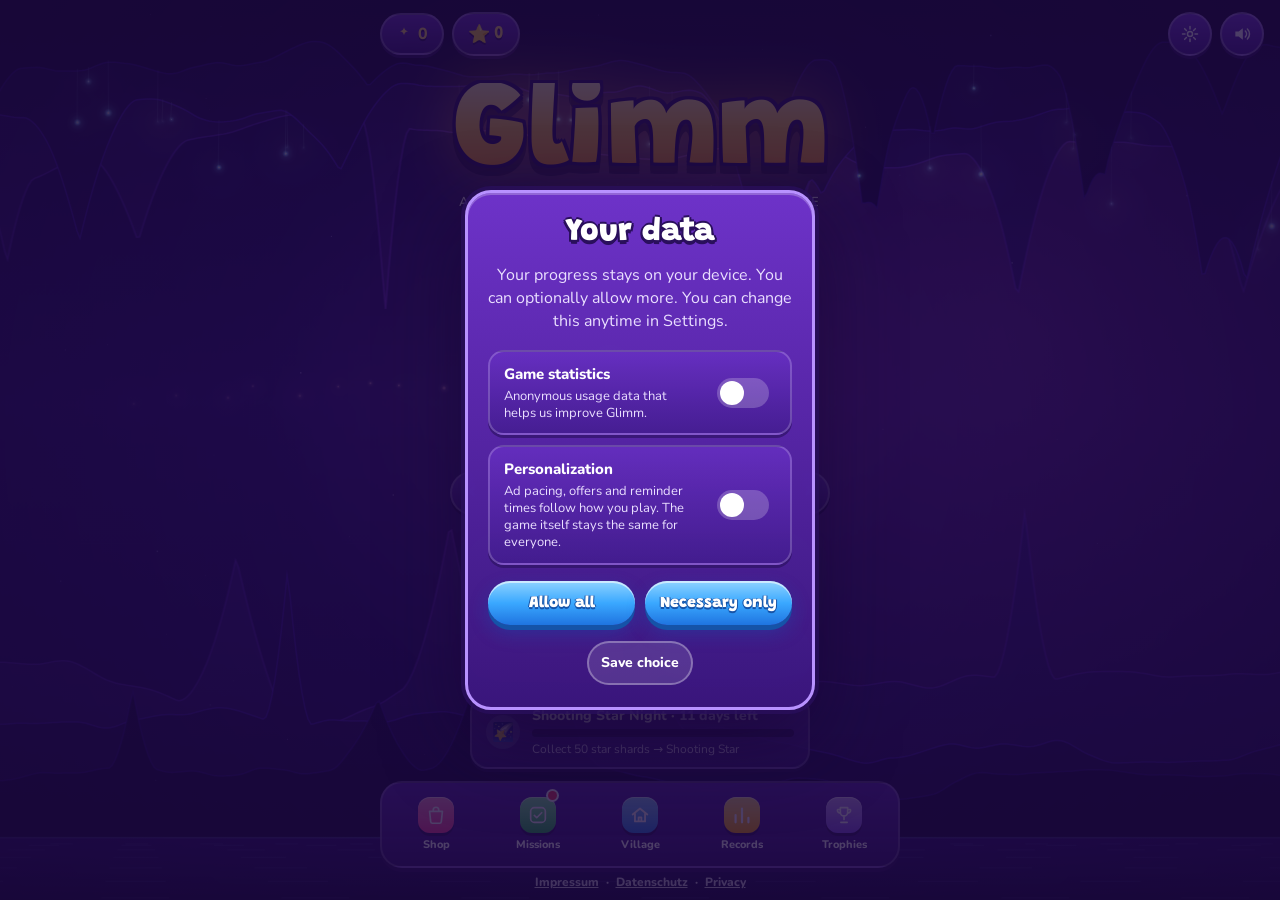
==== commit ea66f2eb: "app-ads.txt, Werbe-Einstellungen, aktuelle Spielversion Co-Authored-By: Claude Opus 5.5 <noreply@ant" ====
--- a/index.html
+++ b/index.html
@@ -639,6 +639,7 @@
   // window.GLIMM_LEAGUE_URL = 'https://liga.glimm-game.com';
 </script>
 <script src="i18n.js"></script>
+<script src="native-bridge.js"></script>
 <script src="song.js"></script>
 <script src="game.js"></script>
 </body>
